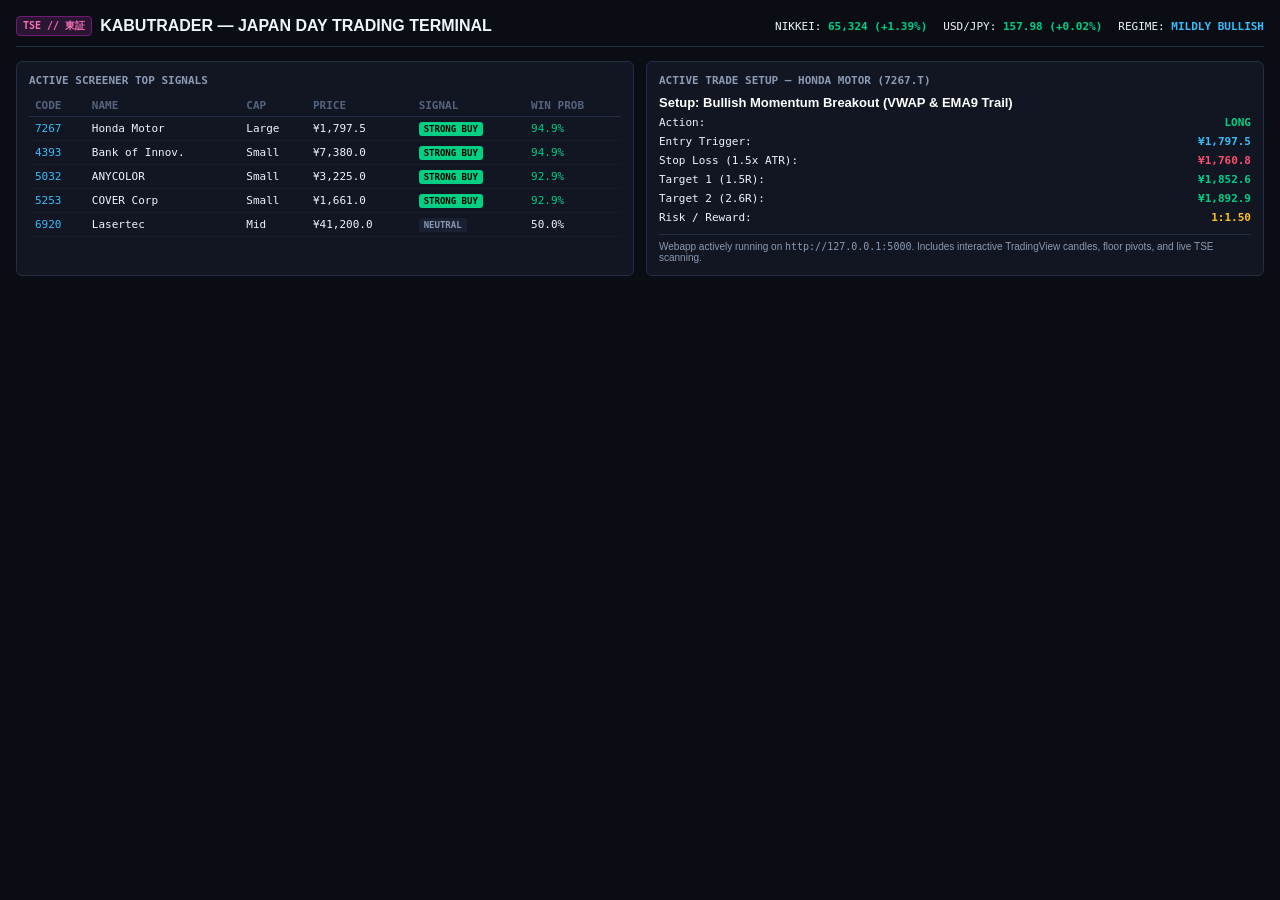
==== preview.html @ 2f6b9e62 "feat: initial commit of Kabutrader Japan day trading terminal" ====
<!DOCTYPE html>
<html lang="en">
<head>
  <meta charset="UTF-8">
  <style>
    body {
      background: #0a0d14;
      color: #f0f4fc;
      font-family: -apple-system, BlinkMacSystemFont, "Segoe UI", Roboto, sans-serif;
      margin: 0;
      padding: 16px;
    }
    .header {
      display: flex;
      justify-content: space-between;
      align-items: center;
      border-bottom: 1px solid #232d44;
      padding-bottom: 10px;
      margin-bottom: 14px;
    }
    .title {
      font-weight: 800;
      font-size: 16px;
      display: flex;
      align-items: center;
      gap: 8px;
    }
    .badge {
      background: #2a1532;
      color: #f472b6;
      border: 1px solid #701a75;
      font-family: monospace;
      font-size: 10px;
      font-weight: 700;
      padding: 2px 6px;
      border-radius: 4px;
    }
    .macro {
      display: flex;
      gap: 16px;
      font-family: monospace;
      font-size: 11px;
    }
    .bull { color: #00d084; }
    .bear { color: #ff4d6d; }
    .accent { color: #38bdf8; }
    .grid {
      display: grid;
      grid-template-columns: 1fr 1fr;
      gap: 12px;
    }
    .card {
      background: #111622;
      border: 1px solid #232d44;
      border-radius: 6px;
      padding: 12px;
    }
    .card h3 {
      margin: 0 0 8px 0;
      font-size: 11px;
      font-family: monospace;
      color: #8b9bb4;
      text-transform: uppercase;
    }
    table {
      width: 100%;
      border-collapse: collapse;
      font-size: 11px;
      font-family: monospace;
    }
    th {
      text-align: left;
      color: #54647f;
      padding: 4px 6px;
      border-bottom: 1px solid #232d44;
    }
    td {
      padding: 5px 6px;
      border-bottom: 1px solid #161c2b;
    }
    .sig-pill {
      font-size: 9px;
      font-weight: 800;
      padding: 2px 5px;
      border-radius: 3px;
    }
    .sig-buy { background: #00d084; color: #000; }
    .sig-sell { background: #ff4d6d; color: #fff; }
    .sig-neu { background: #192032; color: #8b9bb4; }
    .bracket-row {
      display: flex;
      justify-content: space-between;
      margin-top: 6px;
      font-family: monospace;
      font-size: 11px;
    }
  </style>
</head>
<body>
  <div class="header">
    <div class="title">
      <span class="badge">TSE // 東証</span>
      KABUTRADER — JAPAN DAY TRADING TERMINAL
    </div>
    <div class="macro">
      <span>NIKKEI: <strong class="bull">65,324 (+1.39%)</strong></span>
      <span>USD/JPY: <strong class="bull">157.98 (+0.02%)</strong></span>
      <span>REGIME: <strong class="accent">MILDLY BULLISH</strong></span>
    </div>
  </div>

  <div class="grid">
    <div class="card">
      <h3>Active Screener Top Signals</h3>
      <table>
        <thead>
          <tr>
            <th>CODE</th>
            <th>NAME</th>
            <th>CAP</th>
            <th>PRICE</th>
            <th>SIGNAL</th>
            <th>WIN PROB</th>
          </tr>
        </thead>
        <tbody>
          <tr>
            <td class="accent">7267</td>
            <td>Honda Motor</td>
            <td>Large</td>
            <td>¥1,797.5</td>
            <td><span class="sig-pill sig-buy">STRONG BUY</span></td>
            <td class="bull">94.9%</td>
          </tr>
          <tr>
            <td class="accent">4393</td>
            <td>Bank of Innov.</td>
            <td>Small</td>
            <td>¥7,380.0</td>
            <td><span class="sig-pill sig-buy">STRONG BUY</span></td>
            <td class="bull">94.9%</td>
          </tr>
          <tr>
            <td class="accent">5032</td>
            <td>ANYCOLOR</td>
            <td>Small</td>
            <td>¥3,225.0</td>
            <td><span class="sig-pill sig-buy">STRONG BUY</span></td>
            <td class="bull">92.9%</td>
          </tr>
          <tr>
            <td class="accent">5253</td>
            <td>COVER Corp</td>
            <td>Small</td>
            <td>¥1,661.0</td>
            <td><span class="sig-pill sig-buy">STRONG BUY</span></td>
            <td class="bull">92.9%</td>
          </tr>
          <tr>
            <td class="accent">6920</td>
            <td>Lasertec</td>
            <td>Mid</td>
            <td>¥41,200.0</td>
            <td><span class="sig-pill sig-neu">NEUTRAL</span></td>
            <td>50.0%</td>
          </tr>
        </tbody>
      </table>
    </div>

    <div class="card">
      <h3>Active Trade Setup — Honda Motor (7267.T)</h3>
      <div style="font-size: 13px; font-weight: 700; margin-bottom: 6px; color: #fff;">
        Setup: Bullish Momentum Breakout (VWAP & EMA9 Trail)
      </div>
      <div class="bracket-row">
        <span>Action:</span>
        <strong class="bull">LONG</strong>
      </div>
      <div class="bracket-row">
        <span>Entry Trigger:</span>
        <strong class="accent">¥1,797.5</strong>
      </div>
      <div class="bracket-row">
        <span>Stop Loss (1.5x ATR):</span>
        <strong class="bear">¥1,760.8</strong>
      </div>
      <div class="bracket-row">
        <span>Target 1 (1.5R):</span>
        <strong class="bull">¥1,852.6</strong>
      </div>
      <div class="bracket-row">
        <span>Target 2 (2.6R):</span>
        <strong class="bull">¥1,892.9</strong>
      </div>
      <div class="bracket-row">
        <span>Risk / Reward:</span>
        <strong style="color: #fbbf24;">1:1.50</strong>
      </div>
      <div style="margin-top: 10px; font-size: 10px; color: #8b9bb4; border-top: 1px solid #232d44; padding-top: 6px;">
        Webapp actively running on <code>http://127.0.0.1:5000</code>. Includes interactive TradingView candles, floor pivots, and live TSE scanning.
      </div>
    </div>
  </div>
</body>
</html>
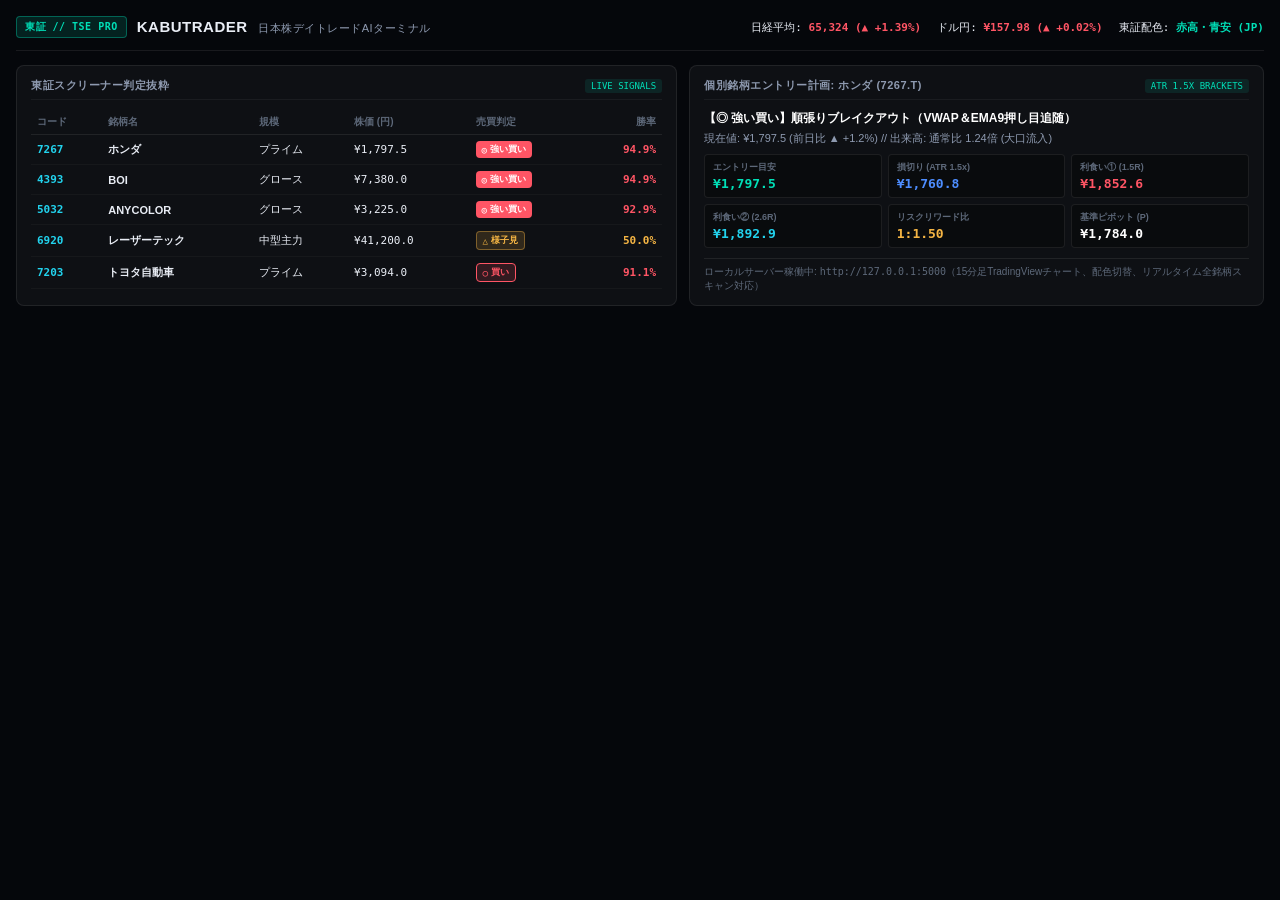
==== commit c6ed9ce8: "feat: upgrade UI to premium Japanese trader terminal with buy/hold/sell marks and color toggle" ====
--- a/preview.html
+++ b/preview.html
@@ -1,12 +1,26 @@
 <!DOCTYPE html>
-<html lang="en">
+<html lang="ja">
 <head>
   <meta charset="UTF-8">
   <style>
+    :root {
+      --bg: #05070b;
+      --panel: rgba(255, 255, 255, 0.04);
+      --border: rgba(255, 255, 255, 0.08);
+      --border-brand: rgba(0, 224, 184, 0.35);
+      --text: #e9edf5;
+      --muted: #8e9ab0;
+      --faint: #5d6879;
+      --brand: #00e0b8;
+      --brand-2: #22d3ee;
+      --buy: #ff5565; /* 赤 (東証式: 上昇/買い) */
+      --sell: #4d8dff; /* 青 (東証式: 下落/売り) */
+      --hold: #f5b544; /* 黄色 (様子見) */
+    }
     body {
-      background: #0a0d14;
-      color: #f0f4fc;
-      font-family: -apple-system, BlinkMacSystemFont, "Segoe UI", Roboto, sans-serif;
+      background: var(--bg);
+      color: var(--text);
+      font-family: -apple-system, BlinkMacSystemFont, "Hiragino Kaku Gothic ProN", "Yu Gothic", sans-serif;
       margin: 0;
       padding: 16px;
     }
@@ -14,26 +28,36 @@
       display: flex;
       justify-content: space-between;
       align-items: center;
-      border-bottom: 1px solid #232d44;
-      padding-bottom: 10px;
+      border-bottom: 1px solid var(--border);
+      padding-bottom: 12px;
       margin-bottom: 14px;
     }
+    .title-group {
+      display: flex;
+      align-items: center;
+      gap: 10px;
+    }
+    .badge {
+      background: rgba(0, 224, 184, 0.12);
+      color: var(--brand);
+      border: 1px solid var(--border-brand);
+      font-family: monospace;
+      font-size: 10px;
+      font-weight: 800;
+      padding: 3px 8px;
+      border-radius: 4px;
+      letter-spacing: 0.5px;
+    }
     .title {
-      font-weight: 800;
-      font-size: 16px;
-      display: flex;
-      align-items: center;
-      gap: 8px;
-    }
-    .badge {
-      background: #2a1532;
-      color: #f472b6;
-      border: 1px solid #701a75;
-      font-family: monospace;
-      font-size: 10px;
-      font-weight: 700;
-      padding: 2px 6px;
-      border-radius: 4px;
+      font-weight: 900;
+      font-size: 15px;
+      letter-spacing: 0.5px;
+    }
+    .title .sub {
+      font-size: 11px;
+      color: var(--muted);
+      font-weight: 500;
+      margin-left: 6px;
     }
     .macro {
       display: flex;
@@ -41,164 +65,216 @@
       font-family: monospace;
       font-size: 11px;
     }
-    .bull { color: #00d084; }
-    .bear { color: #ff4d6d; }
-    .accent { color: #38bdf8; }
+    .buy-text { color: var(--buy); font-weight: 800; }
+    .sell-text { color: var(--sell); font-weight: 800; }
+    .hold-text { color: var(--hold); font-weight: 800; }
+    .brand-text { color: var(--brand); font-weight: 800; }
     .grid {
       display: grid;
-      grid-template-columns: 1fr 1fr;
+      grid-template-columns: 1.15fr 1fr;
       gap: 12px;
     }
     .card {
-      background: #111622;
-      border: 1px solid #232d44;
-      border-radius: 6px;
-      padding: 12px;
+      background: var(--panel);
+      border: 1px solid var(--border);
+      border-radius: 8px;
+      padding: 12px 14px;
+    }
+    .card-head {
+      display: flex;
+      justify-content: space-between;
+      align-items: center;
+      margin-bottom: 10px;
+      border-bottom: 1px solid rgba(255, 255, 255, 0.05);
+      padding-bottom: 6px;
     }
     .card h3 {
-      margin: 0 0 8px 0;
-      font-size: 11px;
-      font-family: monospace;
-      color: #8b9bb4;
+      margin: 0;
+      font-size: 11px;
+      font-weight: 800;
+      color: var(--muted);
       text-transform: uppercase;
+      letter-spacing: 0.5px;
+    }
+    .tag-sm {
+      font-size: 9px;
+      color: var(--brand);
+      background: rgba(0, 224, 184, 0.1);
+      padding: 2px 6px;
+      border-radius: 3px;
+      font-family: monospace;
     }
     table {
       width: 100%;
       border-collapse: collapse;
       font-size: 11px;
-      font-family: monospace;
     }
     th {
       text-align: left;
-      color: #54647f;
-      padding: 4px 6px;
-      border-bottom: 1px solid #232d44;
+      color: var(--faint);
+      padding: 5px 6px;
+      border-bottom: 1px solid var(--border);
+      font-size: 10px;
+      font-weight: 700;
     }
     td {
-      padding: 5px 6px;
-      border-bottom: 1px solid #161c2b;
+      padding: 6px 6px;
+      border-bottom: 1px solid rgba(255, 255, 255, 0.03);
+      font-family: monospace;
     }
     .sig-pill {
       font-size: 9px;
       font-weight: 800;
-      padding: 2px 5px;
-      border-radius: 3px;
-    }
-    .sig-buy { background: #00d084; color: #000; }
-    .sig-sell { background: #ff4d6d; color: #fff; }
-    .sig-neu { background: #192032; color: #8b9bb4; }
-    .bracket-row {
-      display: flex;
-      justify-content: space-between;
-      margin-top: 6px;
-      font-family: monospace;
-      font-size: 11px;
-    }
+      padding: 2px 6px;
+      border-radius: 4px;
+      display: inline-flex;
+      align-items: center;
+      gap: 3px;
+    }
+    .sig-strong-buy { background: var(--buy); color: #fff; }
+    .sig-buy { background: rgba(255, 85, 101, 0.15); color: var(--buy); border: 1px solid var(--buy); }
+    .sig-hold { background: rgba(245, 181, 68, 0.15); color: var(--hold); border: 1px solid rgba(245, 181, 68, 0.4); }
+    .sig-sell { background: rgba(77, 141, 255, 0.15); color: var(--sell); border: 1px solid var(--sell); }
+    .bracket-grid {
+      display: grid;
+      grid-template-columns: repeat(3, 1fr);
+      gap: 6px;
+      margin-top: 8px;
+    }
+    .bracket-cell {
+      background: rgba(0, 0, 0, 0.3);
+      border: 1px solid var(--border);
+      border-radius: 4px;
+      padding: 6px 8px;
+      display: flex;
+      flex-direction: column;
+      gap: 2px;
+    }
+    .b-label { font-size: 9px; color: var(--faint); font-weight: 700; }
+    .b-val { font-size: 13px; font-weight: 900; font-family: monospace; }
   </style>
 </head>
 <body>
   <div class="header">
-    <div class="title">
-      <span class="badge">TSE // 東証</span>
-      KABUTRADER — JAPAN DAY TRADING TERMINAL
+    <div class="title-group">
+      <span class="badge">東証 // TSE PRO</span>
+      <div class="title">
+        KABUTRADER
+        <span class="sub">日本株デイトレードAIターミナル</span>
+      </div>
     </div>
     <div class="macro">
-      <span>NIKKEI: <strong class="bull">65,324 (+1.39%)</strong></span>
-      <span>USD/JPY: <strong class="bull">157.98 (+0.02%)</strong></span>
-      <span>REGIME: <strong class="accent">MILDLY BULLISH</strong></span>
+      <span>日経平均: <strong class="buy-text">65,324 (▲ +1.39%)</strong></span>
+      <span>ドル円: <strong class="buy-text">¥157.98 (▲ +0.02%)</strong></span>
+      <span>東証配色: <strong class="brand-text">赤高・青安 (JP)</strong></span>
     </div>
   </div>
 
   <div class="grid">
+    <!-- Screener Snapshot -->
     <div class="card">
-      <h3>Active Screener Top Signals</h3>
+      <div class="card-head">
+        <h3>東証スクリーナー判定抜粋</h3>
+        <span class="tag-sm">LIVE SIGNALS</span>
+      </div>
       <table>
         <thead>
           <tr>
-            <th>CODE</th>
-            <th>NAME</th>
-            <th>CAP</th>
-            <th>PRICE</th>
-            <th>SIGNAL</th>
-            <th>WIN PROB</th>
+            <th>コード</th>
+            <th>銘柄名</th>
+            <th>規模</th>
+            <th>株価 (円)</th>
+            <th>売買判定</th>
+            <th style="text-align: right;">勝率</th>
           </tr>
         </thead>
         <tbody>
           <tr>
-            <td class="accent">7267</td>
-            <td>Honda Motor</td>
-            <td>Large</td>
+            <td style="color: var(--brand-2); font-weight: 800;">7267</td>
+            <td style="font-family: inherit; font-weight: 700;">ホンダ</td>
+            <td>プライム</td>
             <td>¥1,797.5</td>
-            <td><span class="sig-pill sig-buy">STRONG BUY</span></td>
-            <td class="bull">94.9%</td>
-          </tr>
-          <tr>
-            <td class="accent">4393</td>
-            <td>Bank of Innov.</td>
-            <td>Small</td>
+            <td><span class="sig-pill sig-strong-buy"><span>◎</span>強い買い</span></td>
+            <td class="buy-text" style="text-align: right;">94.9%</td>
+          </tr>
+          <tr>
+            <td style="color: var(--brand-2); font-weight: 800;">4393</td>
+            <td style="font-family: inherit; font-weight: 700;">BOI</td>
+            <td>グロース</td>
             <td>¥7,380.0</td>
-            <td><span class="sig-pill sig-buy">STRONG BUY</span></td>
-            <td class="bull">94.9%</td>
-          </tr>
-          <tr>
-            <td class="accent">5032</td>
-            <td>ANYCOLOR</td>
-            <td>Small</td>
+            <td><span class="sig-pill sig-strong-buy"><span>◎</span>強い買い</span></td>
+            <td class="buy-text" style="text-align: right;">94.9%</td>
+          </tr>
+          <tr>
+            <td style="color: var(--brand-2); font-weight: 800;">5032</td>
+            <td style="font-family: inherit; font-weight: 700;">ANYCOLOR</td>
+            <td>グロース</td>
             <td>¥3,225.0</td>
-            <td><span class="sig-pill sig-buy">STRONG BUY</span></td>
-            <td class="bull">92.9%</td>
-          </tr>
-          <tr>
-            <td class="accent">5253</td>
-            <td>COVER Corp</td>
-            <td>Small</td>
-            <td>¥1,661.0</td>
-            <td><span class="sig-pill sig-buy">STRONG BUY</span></td>
-            <td class="bull">92.9%</td>
-          </tr>
-          <tr>
-            <td class="accent">6920</td>
-            <td>Lasertec</td>
-            <td>Mid</td>
+            <td><span class="sig-pill sig-strong-buy"><span>◎</span>強い買い</span></td>
+            <td class="buy-text" style="text-align: right;">92.9%</td>
+          </tr>
+          <tr>
+            <td style="color: var(--brand-2); font-weight: 800;">6920</td>
+            <td style="font-family: inherit; font-weight: 700;">レーザーテック</td>
+            <td>中型主力</td>
             <td>¥41,200.0</td>
-            <td><span class="sig-pill sig-neu">NEUTRAL</span></td>
-            <td>50.0%</td>
+            <td><span class="sig-pill sig-hold"><span>△</span>様子見</span></td>
+            <td class="hold-text" style="text-align: right;">50.0%</td>
+          </tr>
+          <tr>
+            <td style="color: var(--brand-2); font-weight: 800;">7203</td>
+            <td style="font-family: inherit; font-weight: 700;">トヨタ自動車</td>
+            <td>プライム</td>
+            <td>¥3,094.0</td>
+            <td><span class="sig-pill sig-buy"><span>○</span>買い</span></td>
+            <td class="buy-text" style="text-align: right;">91.1%</td>
           </tr>
         </tbody>
       </table>
     </div>
 
+    <!-- Active Trade Bracket -->
     <div class="card">
-      <h3>Active Trade Setup — Honda Motor (7267.T)</h3>
-      <div style="font-size: 13px; font-weight: 700; margin-bottom: 6px; color: #fff;">
-        Setup: Bullish Momentum Breakout (VWAP & EMA9 Trail)
-      </div>
-      <div class="bracket-row">
-        <span>Action:</span>
-        <strong class="bull">LONG</strong>
-      </div>
-      <div class="bracket-row">
-        <span>Entry Trigger:</span>
-        <strong class="accent">¥1,797.5</strong>
-      </div>
-      <div class="bracket-row">
-        <span>Stop Loss (1.5x ATR):</span>
-        <strong class="bear">¥1,760.8</strong>
-      </div>
-      <div class="bracket-row">
-        <span>Target 1 (1.5R):</span>
-        <strong class="bull">¥1,852.6</strong>
-      </div>
-      <div class="bracket-row">
-        <span>Target 2 (2.6R):</span>
-        <strong class="bull">¥1,892.9</strong>
-      </div>
-      <div class="bracket-row">
-        <span>Risk / Reward:</span>
-        <strong style="color: #fbbf24;">1:1.50</strong>
-      </div>
-      <div style="margin-top: 10px; font-size: 10px; color: #8b9bb4; border-top: 1px solid #232d44; padding-top: 6px;">
-        Webapp actively running on <code>http://127.0.0.1:5000</code>. Includes interactive TradingView candles, floor pivots, and live TSE scanning.
+      <div class="card-head">
+        <h3>個別銘柄エントリー計画: ホンダ (7267.T)</h3>
+        <span class="tag-sm">ATR 1.5X BRACKETS</span>
+      </div>
+      <div style="font-size: 12px; font-weight: 700; color: #fff; margin-bottom: 4px;">
+        【◎ 強い買い】順張りブレイクアウト（VWAP＆EMA9押し目追随）
+      </div>
+      <div style="font-size: 11px; color: var(--muted); margin-bottom: 8px;">
+        現在値: ¥1,797.5 (前日比 ▲ +1.2%) // 出来高: 通常比 1.24倍 (大口流入)
+      </div>
+
+      <div class="bracket-grid">
+        <div class="bracket-cell">
+          <span class="b-label">エントリー目安</span>
+          <span class="b-val brand-text">¥1,797.5</span>
+        </div>
+        <div class="bracket-cell">
+          <span class="b-label">損切り (ATR 1.5x)</span>
+          <span class="b-val sell-text">¥1,760.8</span>
+        </div>
+        <div class="bracket-cell">
+          <span class="b-label">利食い① (1.5R)</span>
+          <span class="b-val buy-text">¥1,852.6</span>
+        </div>
+        <div class="bracket-cell">
+          <span class="b-label">利食い② (2.6R)</span>
+          <span class="b-val" style="color: var(--brand-2);">¥1,892.9</span>
+        </div>
+        <div class="bracket-cell">
+          <span class="b-label">リスクリワード比</span>
+          <span class="b-val hold-text">1:1.50</span>
+        </div>
+        <div class="bracket-cell">
+          <span class="b-label">基準ピボット (P)</span>
+          <span class="b-val" style="color: #fff;">¥1,784.0</span>
+        </div>
+      </div>
+
+      <div style="margin-top: 10px; font-size: 10px; color: var(--faint); border-top: 1px solid var(--border); padding-top: 6px;">
+        ローカルサーバー稼働中: <code>http://127.0.0.1:5000</code>（15分足TradingViewチャート、配色切替、リアルタイム全銘柄スキャン対応）
       </div>
     </div>
   </div>
